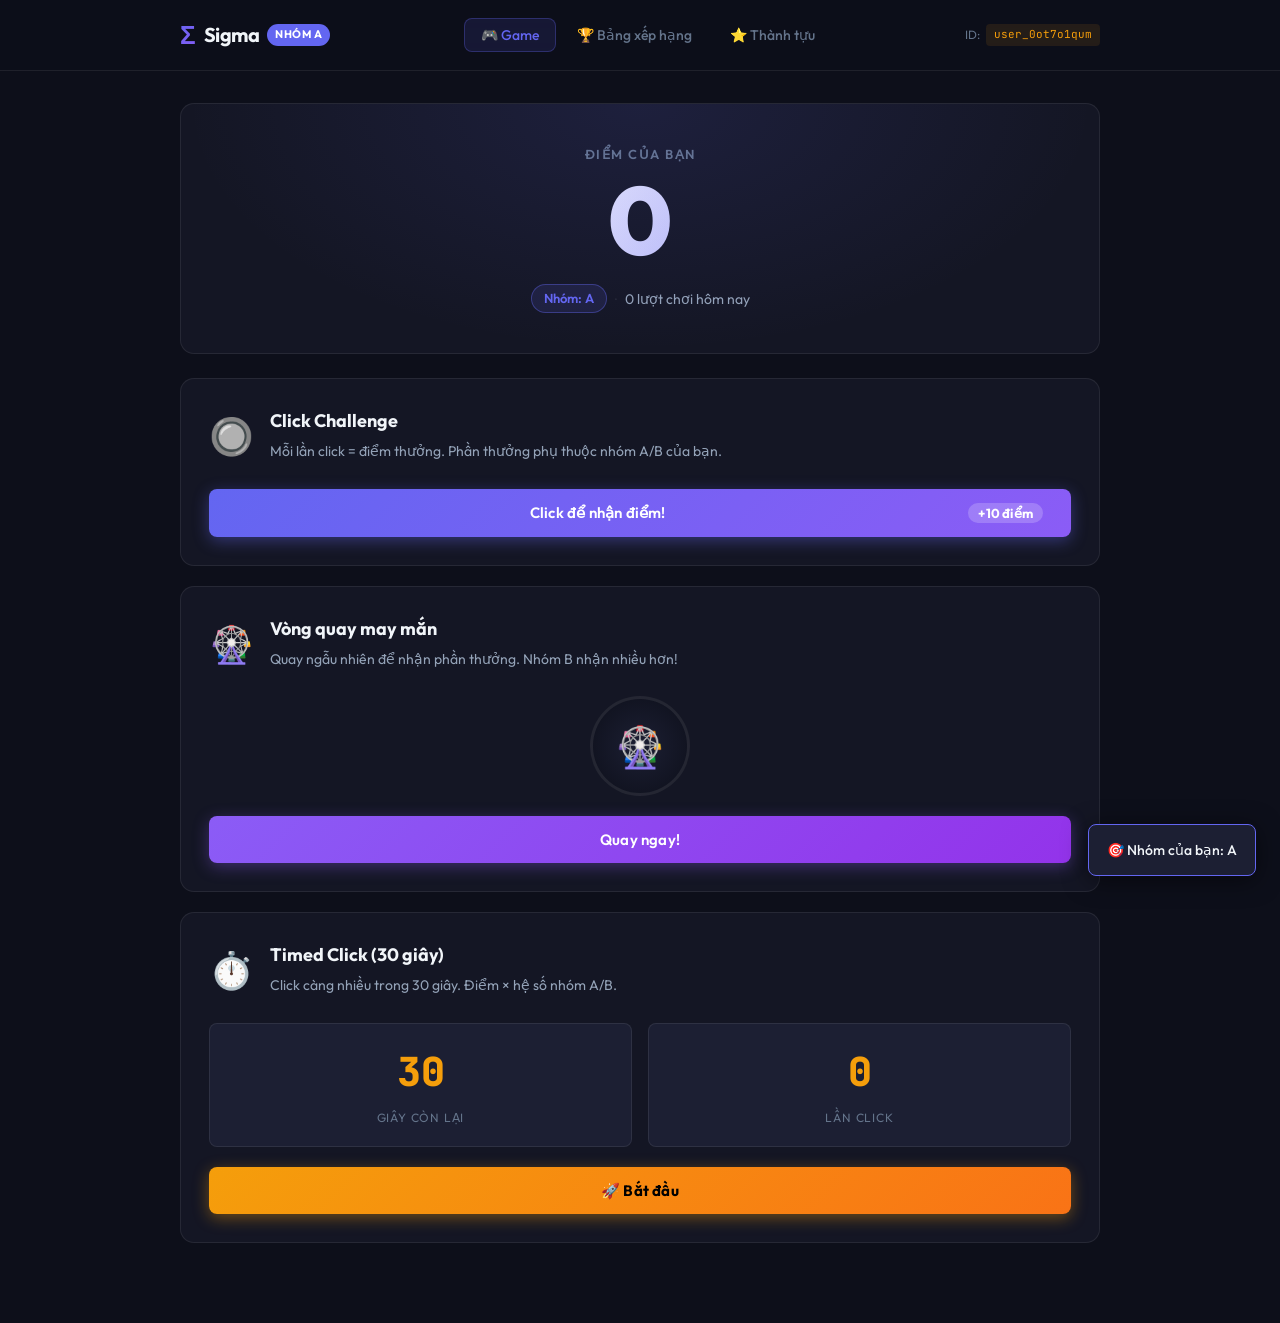
==== frontend/index.html @ 26b6e285 "feat: complete sigma platform implementation with auto-setup backend" ====
<!DOCTYPE html>
<html lang="vi">
<head>
  <meta charset="UTF-8" />
  <meta name="viewport" content="width=device-width, initial-scale=1.0" />
  <title>Sigma Research Platform</title>
  <meta name="description" content="Nền tảng nghiên cứu gamification và A/B testing — Sigma LiveOps." />
  <link rel="preconnect" href="https://fonts.googleapis.com" />
  <link rel="preconnect" href="https://fonts.gstatic.com" crossorigin />
  <link href="https://fonts.googleapis.com/css2?family=Outfit:wght@300;400;600;700;800&family=JetBrains+Mono:wght@400;600&display=swap" rel="stylesheet" />
  <link rel="stylesheet" href="style.css" />
</head>
<body>

  <!-- ===== LOADING OVERLAY ===== -->
  <div id="loading-overlay" class="loading-overlay">
    <div class="spinner"></div>
    <p>Đang kết nối hệ thống…</p>
  </div>

  <!-- ===== HEADER ===== -->
  <header class="header">
    <div class="header-inner">
      <div class="logo">
        <span class="logo-icon">Σ</span>
        <span class="logo-text">Sigma</span>
        <span class="logo-badge" id="variant-badge">—</span>
      </div>
      <nav class="nav">
        <button class="nav-btn active" data-tab="game-tab" id="navGame">🎮 Game</button>
        <button class="nav-btn" data-tab="leaderboard-tab" id="navLeaderboard">🏆 Bảng xếp hạng</button>
        <button class="nav-btn" data-tab="badges-tab" id="navBadges">⭐ Thành tựu</button>
      </nav>
      <div class="user-info">
        <span class="user-label">ID:</span>
        <code id="display-user-id">—</code>
      </div>
    </div>
  </header>

  <!-- ===== MAIN ===== -->
  <main class="main">

    <!-- ===== SCORE HERO ===== -->
    <section class="score-hero">
      <p class="score-label">Điểm của bạn</p>
      <div class="score-display" id="score-display">
        <span id="score">0</span>
      </div>
      <div class="score-meta">
        <span class="group-tag" id="group-tag">Nhóm: —</span>
        <span class="sep">·</span>
        <span id="session-plays">0 lượt chơi hôm nay</span>
      </div>
    </section>

    <!-- =====  TAB: GAME ===== -->
    <section class="tab-content active" id="game-tab">

      <!-- Mini Game 1: Click Challenge -->
      <div class="game-card" id="card-click">
        <div class="game-card-header">
          <div class="game-icon">🔘</div>
          <div>
            <h2 class="game-title">Click Challenge</h2>
            <p class="game-desc">Mỗi lần click = điểm thưởng. Phần thưởng phụ thuộc nhóm A/B của bạn.</p>
          </div>
        </div>
        <button class="btn btn-primary pulse" id="clickBtn">
          <span class="btn-label">Click để nhận điểm!</span>
          <span class="btn-reward" id="click-reward-hint">+10 điểm</span>
        </button>
      </div>

      <!-- Mini Game 2: Spin Wheel -->
      <div class="game-card" id="card-spin">
        <div class="game-card-header">
          <div class="game-icon">🎡</div>
          <div>
            <h2 class="game-title">Vòng quay may mắn</h2>
            <p class="game-desc">Quay ngẫu nhiên để nhận phần thưởng. Nhóm B nhận nhiều hơn!</p>
          </div>
        </div>
        <div class="spin-area">
          <div class="wheel-visual" id="wheel-visual">
            <span class="wheel-emoji">🎡</span>
          </div>
          <button class="btn btn-secondary" id="spinBtn">
            <span class="btn-label">Quay ngay!</span>
          </button>
        </div>
      </div>

      <!-- Mini Game 3: Timed Click -->
      <div class="game-card" id="card-timed">
        <div class="game-card-header">
          <div class="game-icon">⏱️</div>
          <div>
            <h2 class="game-title">Timed Click (30 giây)</h2>
            <p class="game-desc">Click càng nhiều trong 30 giây. Điểm × hệ số nhóm A/B.</p>
          </div>
        </div>
        <div class="timed-area">
          <div class="timed-stats">
            <div class="timed-stat">
              <span class="tstat-val" id="timed-timer">30</span>
              <span class="tstat-lbl">giây còn lại</span>
            </div>
            <div class="timed-stat">
              <span class="tstat-val" id="timed-clicks">0</span>
              <span class="tstat-lbl">lần click</span>
            </div>
          </div>
          <button class="btn btn-accent" id="timedBtn">🚀 Bắt đầu</button>
        </div>
      </div>

    </section>

    <!-- ===== TAB: LEADERBOARD ===== -->
    <section class="tab-content" id="leaderboard-tab">
      <div class="leaderboard-card">
        <div class="lb-header">
          <h2>🏆 Bảng xếp hạng Top 10</h2>
          <button class="btn btn-sm" id="refreshLbBtn">🔄 Làm mới</button>
        </div>
        <div id="leaderboard-list" class="lb-list">
          <p class="lb-empty">Đang tải…</p>
        </div>
      </div>
    </section>

    <!-- ===== TAB: BADGES ===== -->
    <section class="tab-content" id="badges-tab">
      <div class="badges-card">
        <h2>⭐ Thành tựu của bạn</h2>
        <div id="badges-list" class="badges-grid">
          <p class="lb-empty">Đang tải…</p>
        </div>
        <div class="all-achievements">
          <h3>📋 Tất cả thành tựu</h3>
          <div id="all-achievements-list" class="badges-grid"></div>
        </div>
      </div>
    </section>

  </main>

  <!-- ===== TOAST NOTIFICATION ===== -->
  <div id="toast-container" class="toast-container"></div>

  <!-- ===== MILESTONE POPUP ===== -->
  <div id="milestone-popup" class="milestone-popup hidden">
    <div class="milestone-inner">
      <div class="milestone-icon" id="milestone-icon">🎉</div>
      <h3 id="milestone-title">Milestone!</h3>
      <p id="milestone-msg"></p>
      <button class="btn btn-primary" id="milestone-close">Tuyệt vời! 🚀</button>
    </div>
  </div>

  <script src="script.js"></script>
</body>
</html>
---- frontend/style.css ----
/* ============================================================
   SIGMA RESEARCH PLATFORM — Design System
   ============================================================ */

/* ===== RESET & ROOT ===== */
*, *::before, *::after { box-sizing: border-box; margin: 0; padding: 0; }

:root {
  /* Colors */
  --c-bg:          #0d0f1a;
  --c-surface:     #141624;
  --c-surface2:    #1c1f33;
  --c-border:      rgba(255,255,255,0.08);
  --c-border-glow: rgba(99,102,241,0.4);

  --c-primary:     #6366f1;   /* indigo */
  --c-primary-h:   #818cf8;
  --c-accent:      #f59e0b;   /* amber */
  --c-accent-h:    #fcd34d;
  --c-success:     #10b981;
  --c-danger:      #ef4444;
  --c-secondary:   #8b5cf6;   /* violet */

  --c-text:        #f1f5f9;
  --c-text-muted:  #64748b;
  --c-text-sub:    #94a3b8;

  /* Group A/B colors — overridden by JS after config fetch */
  --c-group:       #6366f1;

  /* Typography */
  --font-main:  'Outfit', sans-serif;
  --font-mono:  'JetBrains Mono', monospace;

  /* Spacing */
  --radius:    14px;
  --radius-sm: 8px;
  --gap:       20px;

  /* Shadows */
  --shadow:    0 4px 24px rgba(0,0,0,0.5);
  --glow:      0 0 20px rgba(99,102,241,0.25);
}

html { scroll-behavior: smooth; }

body {
  font-family: var(--font-main);
  background:  var(--c-bg);
  color:        var(--c-text);
  min-height:   100vh;
  line-height:  1.6;
  overflow-x:   hidden;
}

/* ===== LOADING OVERLAY ===== */
.loading-overlay {
  position: fixed; inset: 0; z-index: 9999;
  background: var(--c-bg);
  display: flex; flex-direction: column;
  align-items: center; justify-content: center;
  gap: 16px;
  transition: opacity 0.5s ease;
}
.loading-overlay.hidden { opacity: 0; pointer-events: none; }

.spinner {
  width: 48px; height: 48px;
  border: 4px solid var(--c-border);
  border-top-color: var(--c-primary);
  border-radius: 50%;
  animation: spin 0.8s linear infinite;
}
@keyframes spin { to { transform: rotate(360deg); } }

/* ===== HEADER ===== */
.header {
  position: sticky; top: 0; z-index: 100;
  background: rgba(13,15,26,0.85);
  backdrop-filter: blur(16px);
  border-bottom: 1px solid var(--c-border);
}
.header-inner {
  max-width: 960px; margin: 0 auto;
  padding: 14px 20px;
  display: flex; align-items: center; gap: 16px; flex-wrap: wrap;
}

.logo { display: flex; align-items: center; gap: 8px; }
.logo-icon {
  font-size: 26px; font-weight: 800;
  background: linear-gradient(135deg, var(--c-primary), var(--c-secondary));
  -webkit-background-clip: text; -webkit-text-fill-color: transparent;
}
.logo-text { font-size: 20px; font-weight: 700; letter-spacing: -0.5px; }
.logo-badge {
  font-size: 11px; font-weight: 700; padding: 2px 8px;
  background: var(--c-primary); border-radius: 100px;
  color: #fff; letter-spacing: 0.5px; text-transform: uppercase;
}

.nav { display: flex; gap: 4px; flex: 1; justify-content: center; flex-wrap: wrap; }
.nav-btn {
  background: none; border: 1px solid transparent;
  color: var(--c-text-muted); font-family: var(--font-main);
  font-size: 14px; font-weight: 500;
  padding: 7px 16px; border-radius: var(--radius-sm);
  cursor: pointer; transition: all 0.2s ease;
}
.nav-btn:hover { color: var(--c-text); background: var(--c-surface2); }
.nav-btn.active {
  color: var(--c-primary); background: rgba(99,102,241,0.12);
  border-color: rgba(99,102,241,0.3);
}

.user-info { display: flex; align-items: center; gap: 6px; }
.user-label { font-size: 12px; color: var(--c-text-muted); }
.user-info code {
  font-family: var(--font-mono); font-size: 11px;
  color: var(--c-accent); background: rgba(245,158,11,0.1);
  padding: 2px 8px; border-radius: 4px;
}

/* ===== MAIN LAYOUT ===== */
.main {
  max-width: 960px; margin: 0 auto;
  padding: 32px 20px 80px;
  display: flex; flex-direction: column; gap: 24px;
}

/* ===== SCORE HERO ===== */
.score-hero {
  text-align: center;
  padding: 40px 24px;
  background: var(--c-surface);
  border: 1px solid var(--c-border);
  border-radius: var(--radius);
  position: relative; overflow: hidden;
}
.score-hero::before {
  content: '';
  position: absolute; inset: 0;
  background: radial-gradient(ellipse at 50% 0%, rgba(99,102,241,0.12) 0%, transparent 70%);
  pointer-events: none;
}
.score-label {
  font-size: 13px; font-weight: 600; text-transform: uppercase;
  letter-spacing: 1.5px; color: var(--c-text-muted); margin-bottom: 8px;
}
.score-display {
  font-size: clamp(56px, 10vw, 96px);
  font-weight: 800; line-height: 1;
  background: linear-gradient(135deg, #fff 30%, var(--c-primary));
  -webkit-background-clip: text; -webkit-text-fill-color: transparent;
  margin: 8px 0 16px;
  transition: transform 0.1s ease;
}
.score-display.bump { transform: scale(1.06); }
.score-meta {
  display: flex; align-items: center; justify-content: center; gap: 8px;
  font-size: 14px; color: var(--c-text-sub);
}
.group-tag {
  background: rgba(99,102,241,0.15);
  border: 1px solid rgba(99,102,241,0.3);
  color: var(--c-primary);
  padding: 3px 12px; border-radius: 100px;
  font-size: 13px; font-weight: 600;
}
.sep { color: var(--c-border); }

/* ===== TAB CONTENT ===== */
.tab-content { display: none; }
.tab-content.active { display: flex; flex-direction: column; gap: var(--gap); animation: fadeIn 0.3s ease; }
@keyframes fadeIn { from { opacity: 0; transform: translateY(8px); } to { opacity: 1; transform: translateY(0); } }

/* ===== GAME CARD ===== */
.game-card {
  background: var(--c-surface);
  border: 1px solid var(--c-border);
  border-radius: var(--radius);
  padding: 28px;
  transition: border-color 0.2s ease, box-shadow 0.2s ease;
}
.game-card:hover {
  border-color: var(--c-border-glow);
  box-shadow: var(--glow);
}
.game-card-header {
  display: flex; align-items: flex-start; gap: 16px; margin-bottom: 24px;
}
.game-icon { font-size: 36px; flex-shrink: 0; }
.game-title { font-size: 18px; font-weight: 700; margin-bottom: 4px; }
.game-desc  { font-size: 14px; color: var(--c-text-sub); }

/* ===== BUTTONS ===== */
.btn {
  display: inline-flex; align-items: center; justify-content: center;
  gap: 10px; border: none; border-radius: var(--radius-sm);
  font-family: var(--font-main); font-weight: 600; cursor: pointer;
  transition: all 0.2s ease; padding: 14px 28px; font-size: 15px;
  letter-spacing: 0.2px;
}
.btn:active { transform: scale(0.97); }

.btn-primary {
  background: linear-gradient(135deg, var(--c-primary), var(--c-secondary));
  color: #fff; box-shadow: 0 4px 16px rgba(99,102,241,0.4);
  width: 100%;
}
.btn-primary:hover { box-shadow: 0 6px 24px rgba(99,102,241,0.6); filter: brightness(1.1); }

.btn-secondary {
  background: linear-gradient(135deg, var(--c-secondary), #9333ea);
  color: #fff; box-shadow: 0 4px 16px rgba(139,92,246,0.35);
  width: 100%;
}
.btn-secondary:hover { filter: brightness(1.1); }

.btn-accent {
  background: linear-gradient(135deg, var(--c-accent), #f97316);
  color: #000; box-shadow: 0 4px 16px rgba(245,158,11,0.4);
  font-weight: 700; width: 100%;
}
.btn-accent:hover { filter: brightness(1.1); }

.btn-sm { padding: 8px 14px; font-size: 13px; background: var(--c-surface2); color: var(--c-text); border: 1px solid var(--c-border); }
.btn-sm:hover { background: var(--c-border); }

.btn-label { flex: 1; }
.btn-reward {
  background: rgba(255,255,255,0.2);
  padding: 2px 10px; border-radius: 100px; font-size: 13px; font-weight: 700;
}

.pulse { animation: pulseGlow 2.5s ease-in-out infinite; }
@keyframes pulseGlow {
  0%, 100% { box-shadow: 0 4px 16px rgba(99,102,241,0.4); }
  50%       { box-shadow: 0 4px 32px rgba(99,102,241,0.8); }
}

/* ===== SPIN AREA ===== */
.spin-area {
  display: flex; flex-direction: column; align-items: center; gap: 20px;
}
.wheel-visual {
  width: 100px; height: 100px;
  background: radial-gradient(circle, var(--c-surface2), var(--c-bg));
  border: 3px solid var(--c-border);
  border-radius: 50%; display: flex; align-items: center; justify-content: center;
  font-size: 40px;
  transition: transform 0.8s cubic-bezier(0.25, 0.46, 0.45, 0.94);
}
.wheel-visual.spinning { animation: spinWheel 0.8s ease-out; }
@keyframes spinWheel { to { transform: rotate(720deg); } }

/* ===== TIMED CLICK ===== */
.timed-area {
  display: flex; flex-direction: column; gap: 20px;
}
.timed-stats {
  display: grid; grid-template-columns: 1fr 1fr; gap: 16px;
}
.timed-stat {
  background: var(--c-surface2);
  border: 1px solid var(--c-border);
  border-radius: var(--radius-sm);
  padding: 16px; text-align: center;
}
.tstat-val { display: block; font-size: 40px; font-weight: 800; font-family: var(--font-mono); color: var(--c-accent); }
.tstat-lbl { font-size: 12px; color: var(--c-text-muted); text-transform: uppercase; letter-spacing: 0.8px; }

/* ===== LEADERBOARD ===== */
.leaderboard-card {
  background: var(--c-surface); border: 1px solid var(--c-border);
  border-radius: var(--radius); padding: 28px;
}
.lb-header {
  display: flex; align-items: center; justify-content: space-between;
  margin-bottom: 24px;
}
.lb-header h2 { font-size: 18px; font-weight: 700; }
.lb-list { display: flex; flex-direction: column; gap: 10px; }
.lb-empty { color: var(--c-text-muted); font-size: 14px; }

.lb-row {
  display: flex; align-items: center; gap: 14px;
  background: var(--c-surface2); border: 1px solid var(--c-border);
  border-radius: var(--radius-sm); padding: 12px 16px;
  transition: border-color 0.2s ease;
}
.lb-row.current-user { border-color: var(--c-primary); background: rgba(99,102,241,0.08); }
.lb-row.rank-1 { border-color: #fcd34d; background: rgba(252,211,77,0.06); }
.lb-row.rank-2 { border-color: #94a3b8; background: rgba(148,163,184,0.06); }
.lb-row.rank-3 { border-color: #fb923c; background: rgba(251,146,60,0.06); }

.lb-rank { font-size: 18px; font-weight: 800; width: 36px; text-align: center; }
.lb-user { flex: 1; font-family: var(--font-mono); font-size: 13px; color: var(--c-text-sub); }
.lb-score {
  font-size: 16px; font-weight: 700;
  background: linear-gradient(135deg, var(--c-primary), var(--c-secondary));
  -webkit-background-clip: text; -webkit-text-fill-color: transparent;
}
.lb-variant {
  font-size: 11px; padding: 2px 8px; border-radius: 100px; font-weight: 600;
}
.lb-variant.A  { background: rgba(99,102,241,0.15); color: var(--c-primary); }
.lb-variant.B  { background: rgba(245,158,11,0.15); color: var(--c-accent); }
.lb-variant.control { background: var(--c-surface); color: var(--c-text-muted); }

/* ===== BADGES ===== */
.badges-card {
  background: var(--c-surface); border: 1px solid var(--c-border);
  border-radius: var(--radius); padding: 28px;
  display: flex; flex-direction: column; gap: 24px;
}
.badges-card h2 { font-size: 18px; font-weight: 700; }
.badges-card h3 { font-size: 15px; font-weight: 600; color: var(--c-text-sub); margin-bottom: 16px; }

.badges-grid { display: grid; grid-template-columns: repeat(auto-fill, minmax(160px, 1fr)); gap: 12px; }

.badge-item {
  background: var(--c-surface2); border: 1px solid var(--c-border);
  border-radius: var(--radius-sm); padding: 16px 12px;
  text-align: center; transition: all 0.2s ease;
}
.badge-item.earned {
  border-color: rgba(245,158,11,0.4);
  background: rgba(245,158,11,0.06);
  box-shadow: 0 0 12px rgba(245,158,11,0.15);
}
.badge-item.locked { opacity: 0.45; filter: grayscale(0.6); }

.badge-icon  { font-size: 36px; margin-bottom: 8px; }
.badge-name  { font-size: 13px; font-weight: 700; margin-bottom: 4px; }
.badge-desc  { font-size: 11px; color: var(--c-text-muted); }

/* ===== TOAST ===== */
.toast-container {
  position: fixed; bottom: 24px; right: 24px; z-index: 9000;
  display: flex; flex-direction: column; gap: 10px; align-items: flex-end;
}
.toast {
  background: var(--c-surface2); border: 1px solid var(--c-border);
  border-radius: var(--radius-sm); padding: 14px 18px;
  font-size: 14px; font-weight: 500; max-width: 300px;
  display: flex; align-items: center; gap: 10px;
  box-shadow: var(--shadow); animation: slideIn 0.3s ease;
}
.toast.success { border-color: var(--c-success); }
.toast.error   { border-color: var(--c-danger); }
.toast.info    { border-color: var(--c-primary); }
.toast.removing { animation: slideOut 0.3s ease forwards; }

@keyframes slideIn  { from { transform: translateX(120%); opacity: 0; } to { transform: translateX(0); opacity: 1; } }
@keyframes slideOut { from { transform: translateX(0); opacity: 1; } to { transform: translateX(120%); opacity: 0; } }

/* ===== MILESTONE POPUP ===== */
.milestone-popup {
  position: fixed; inset: 0; z-index: 9998;
  background: rgba(0,0,0,0.7); backdrop-filter: blur(8px);
  display: flex; align-items: center; justify-content: center;
  animation: fadeIn 0.3s ease;
}
.milestone-popup.hidden { display: none; }
.milestone-inner {
  background: var(--c-surface);
  border: 1px solid var(--c-border-glow);
  border-radius: 20px; padding: 48px 40px;
  text-align: center; max-width: 380px;
  box-shadow: 0 0 60px rgba(99,102,241,0.3);
}
.milestone-icon { font-size: 72px; margin-bottom: 16px; }
.milestone-inner h3 { font-size: 24px; font-weight: 800; margin-bottom: 8px; }
.milestone-inner p  { color: var(--c-text-sub); margin-bottom: 24px; }

/* ===== RESPONSIVE ===== */
@media (max-width: 640px) {
  .header-inner { padding: 12px 16px; }
  .nav-btn      { padding: 6px 12px; font-size: 13px; }
  .user-info    { display: none; }
  .main         { padding: 20px 16px 60px; }
  .score-hero   { padding: 28px 16px; }
  .game-card    { padding: 20px; }
  .milestone-inner { padding: 32px 24px; }
}
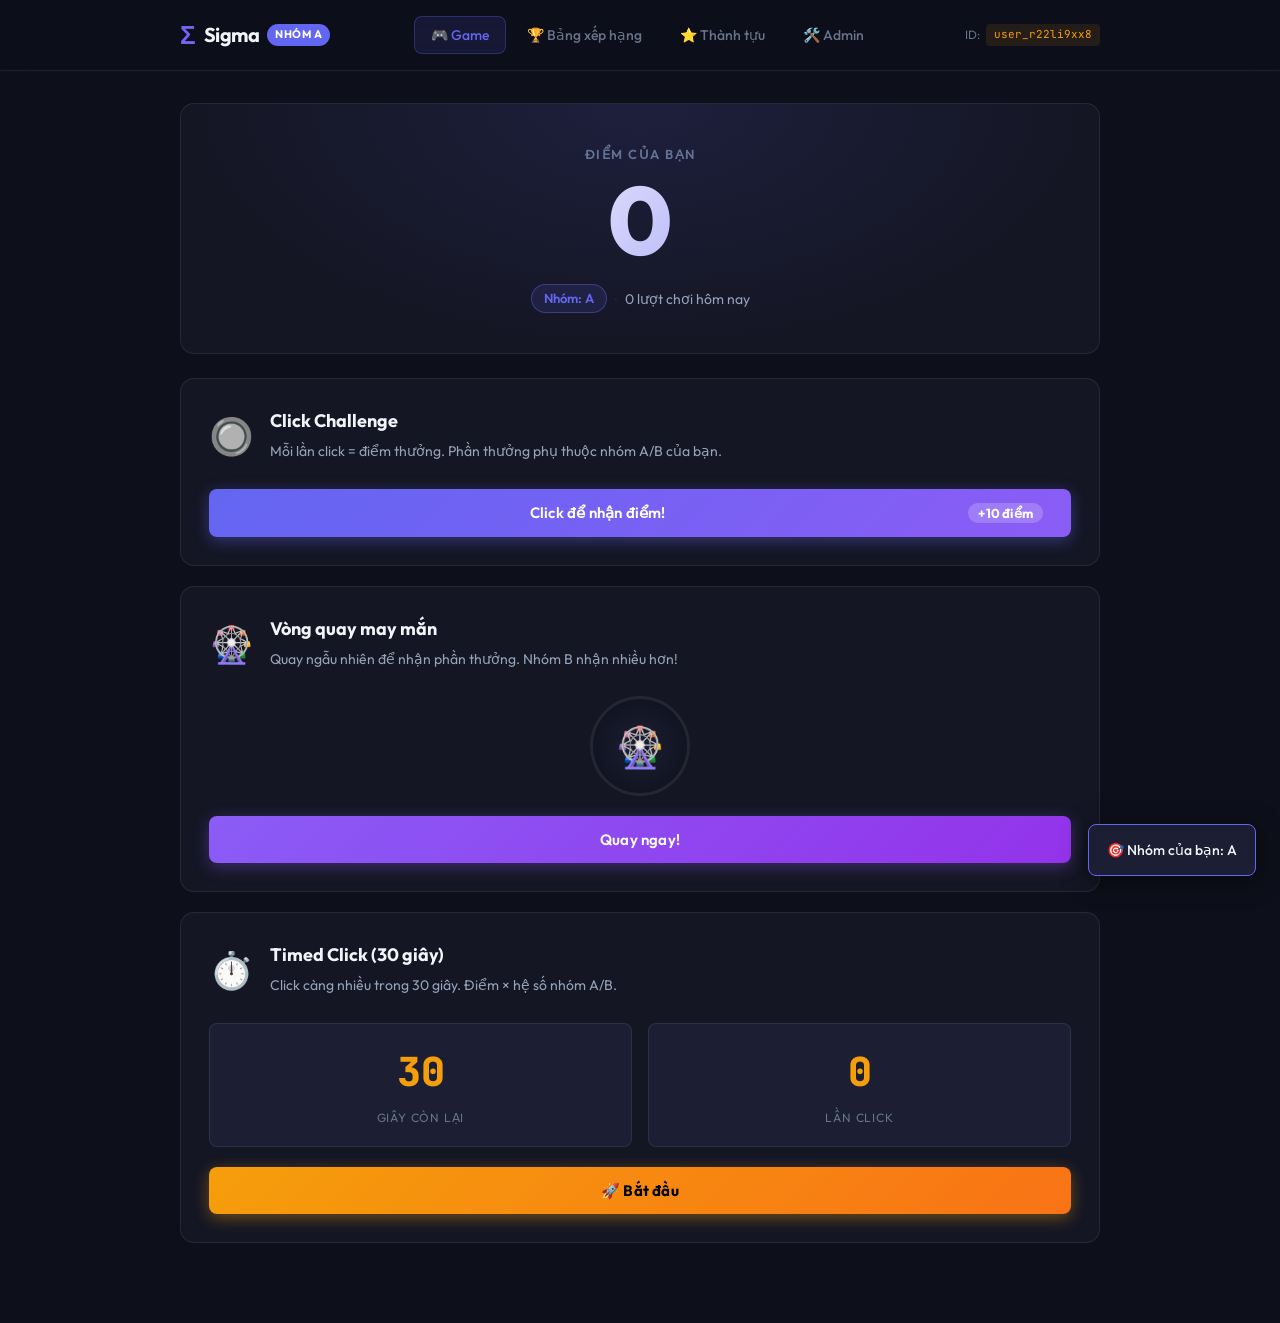
==== commit 553951e8: "feat: add admin link and export JSON button" ====
--- a/frontend/index.html
+++ b/frontend/index.html
@@ -30,6 +30,7 @@
         <button class="nav-btn active" data-tab="game-tab" id="navGame">🎮 Game</button>
         <button class="nav-btn" data-tab="leaderboard-tab" id="navLeaderboard">🏆 Bảng xếp hạng</button>
         <button class="nav-btn" data-tab="badges-tab" id="navBadges">⭐ Thành tựu</button>
+        <a href="dashboard.html" class="nav-btn" style="text-decoration:none; display:flex; align-items:center;">🛠️ Admin</a>
       </nav>
       <div class="user-info">
         <span class="user-label">ID:</span>
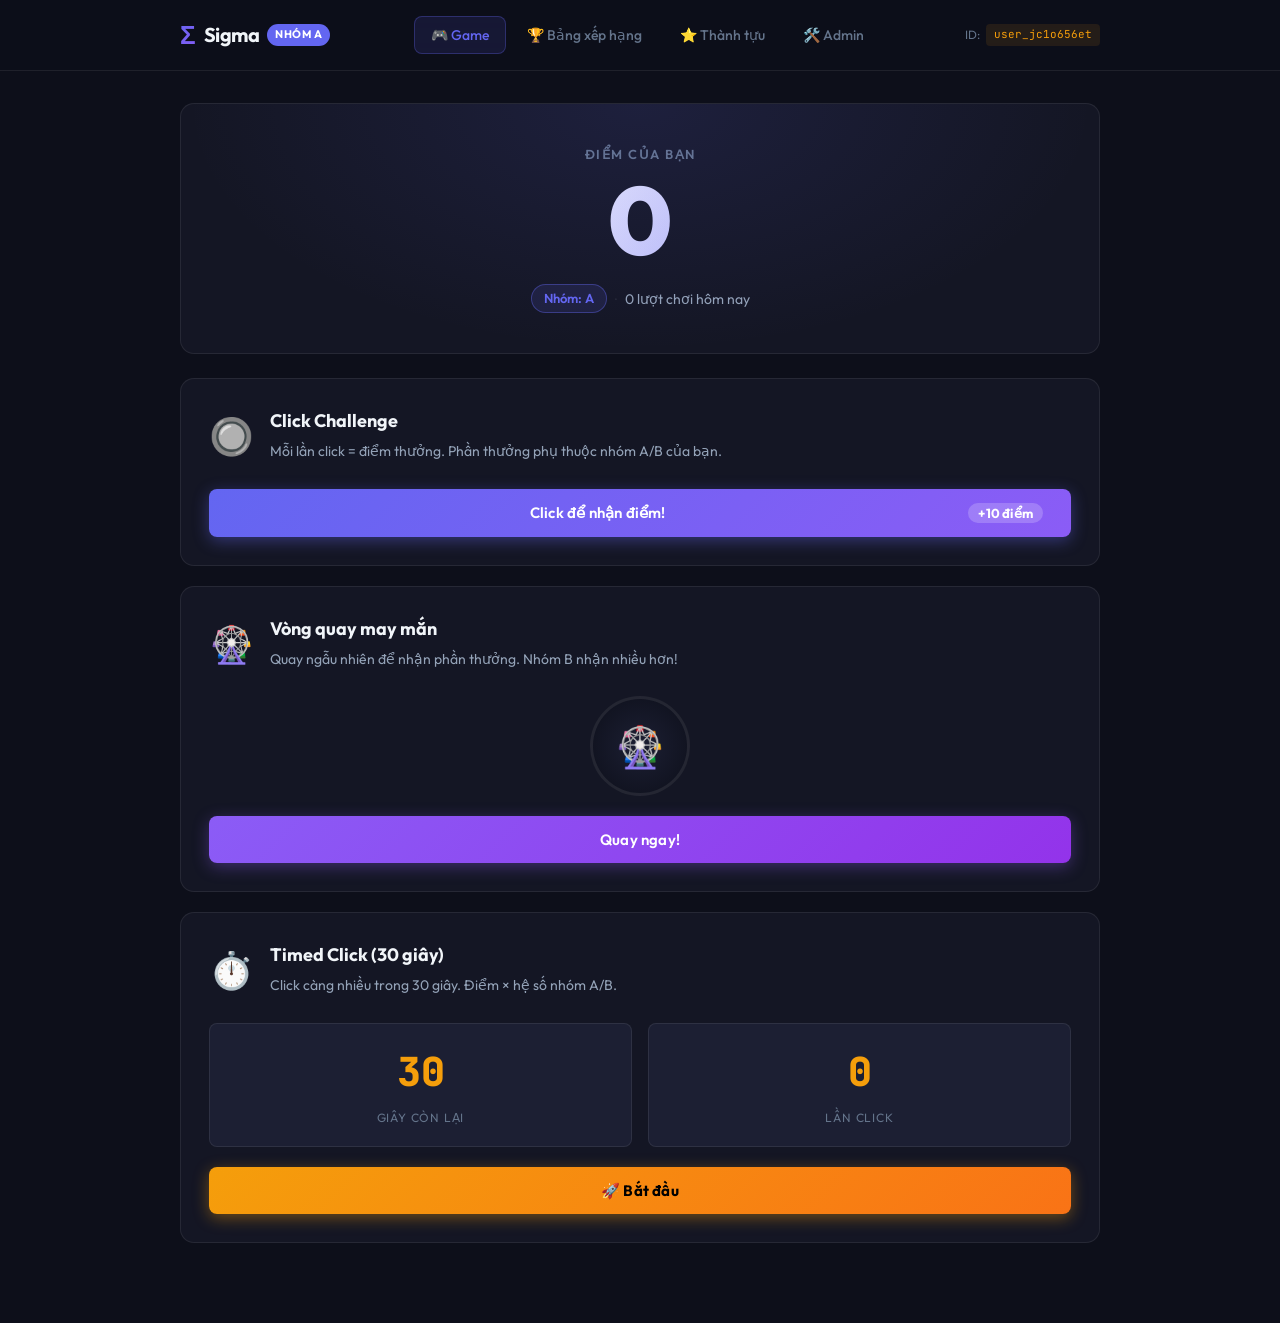
==== commit da8837ed: "fix(ui): open admin dashboard in a new tab" ====
--- a/frontend/index.html
+++ b/frontend/index.html
@@ -30,7 +30,7 @@
         <button class="nav-btn active" data-tab="game-tab" id="navGame">🎮 Game</button>
         <button class="nav-btn" data-tab="leaderboard-tab" id="navLeaderboard">🏆 Bảng xếp hạng</button>
         <button class="nav-btn" data-tab="badges-tab" id="navBadges">⭐ Thành tựu</button>
-        <a href="dashboard.html" class="nav-btn" style="text-decoration:none; display:flex; align-items:center;">🛠️ Admin</a>
+        <a href="dashboard.html" target="_blank" class="nav-btn" style="text-decoration:none; display:flex; align-items:center;">🛠️ Admin</a>
       </nav>
       <div class="user-info">
         <span class="user-label">ID:</span>
